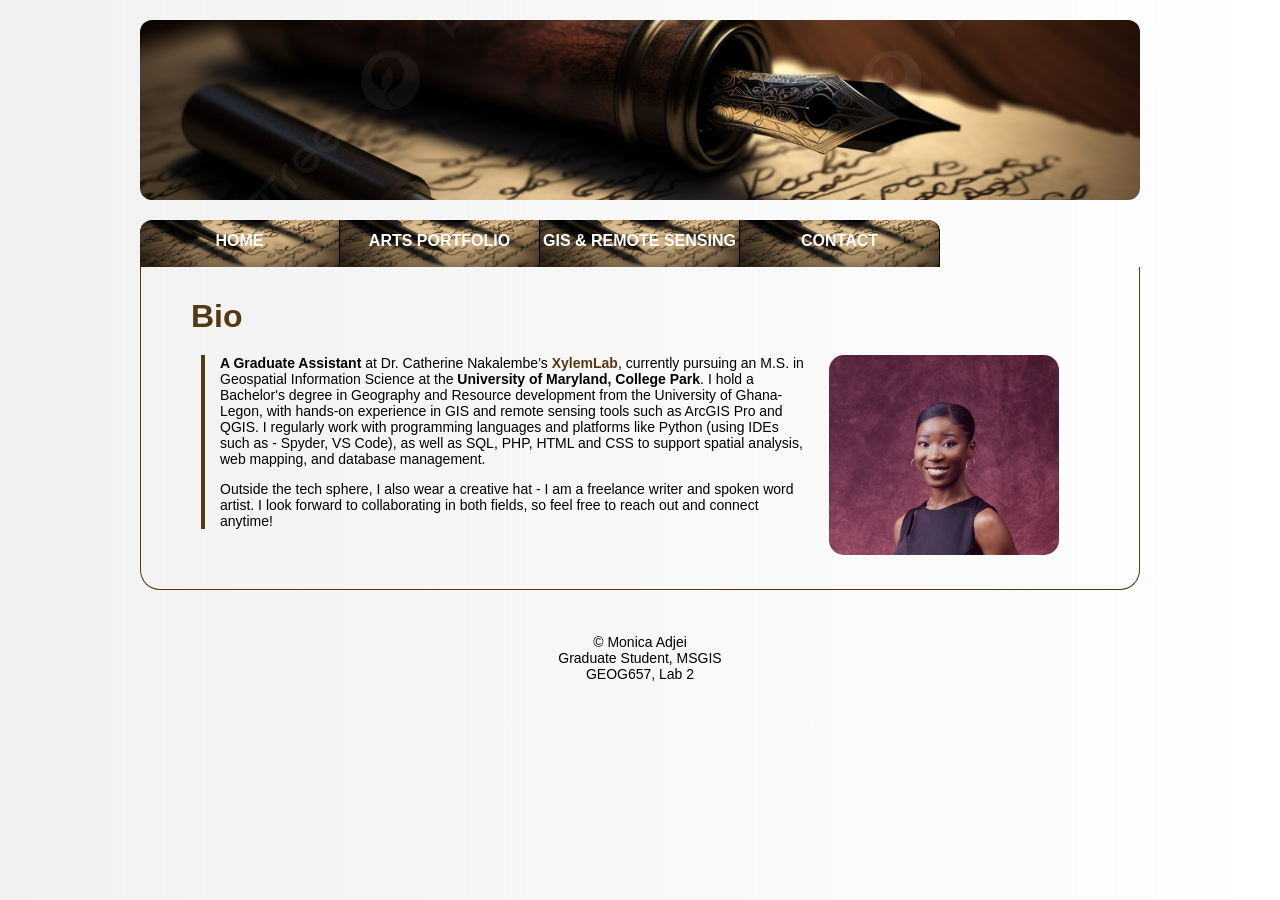
==== index.html @ ddca03f1 "Update index.html" ====
<!DOCTYPE html>
<html>
    <head>
        <title>Bio</title> <!-- The title that appears in the browser tab -->
        <link rel="stylesheet" type="text/css" href="styles.css"> <!--  link the styles file  -->
    </head> <!-- -->

    <body>
        <!-- Main container for the entire page content -->
        <div id="container">
            <div id="header">

            </div>

            <!-- Navigation menu -->
            <div id="nav">
                 <!-- Navigation links to different pages -->
                <a href="index.html">Home</a> <!-- recheck the active sign-->
                <a href="portfolio.html">Arts Portfolio</a>
                <a href="maps.html">GIS & Remote Sensing</a>
                <a href="contact.html">Contact</a>

            </div>

            <!-- Main content area -->
            <div id="content">
                <h1>Bio</h1>
                <blockquote>
                    <img src="images/madj.jpg" alt="Ms. Monica Adjei" width="230" height="200" align="right" class="round" >
                    <p class="description"><strong>A Graduate Assistant</strong> at Dr. Catherine Nakalembe’s <a href="https://www.xylemlab.org/">XylemLab</a>, currently pursuing an M.S. in Geospatial Information Science at the <strong>University of Maryland, College Park</strong>. I hold a Bachelor's degree in Geography and Resource development from the University of Ghana-Legon, with hands-on experience in GIS and remote sensing tools such as ArcGIS Pro and QGIS. I regularly work with programming languages and platforms like Python (using IDEs such as - Spyder, VS Code), as well as SQL, PHP, HTML and CSS to support spatial analysis, web mapping, and database management.</p>
                    <p>Outside the tech sphere, I also wear a creative hat - I am a freelance writer and spoken word artist. I look forward to collaborating in both fields, so feel free to reach out and connect anytime!</p>
                </blockquote>
            </div>
            

            <!-- Footer section -->
            <div id="footer">
                <p>&copy; Monica Adjei<br>Graduate Student, MSGIS<br>GEOG657, Lab 2</p>
            </div>
            
        </div>
    
    </body>


    </html>
---- styles.css ----
body {
    background-image: linear-gradient(to right, #f2f1f1, rgba(0, 0, 0, 0)), url(https://grainy-gradients.vercel.app/noise.svg);
    font-family: "Source Code Pro", monospace;
    font-family: "Segoe UI", sans-serif;
}

/*container styles*/
#container {
    width: 1000px; /* width of container*/
    margin: 0 auto; /* auto will automatically calculate the left and right margin*/
    
}

/*header styles*/
#header {
    height: 180px;
    margin: 20px 0 0 0;
    background: url(images/pen.jpg);
    background-size: cover;
    background-position: center;
    border-radius: 12px;
}

/*content styles */
#content {
    border-right: 1px solid #543913;
    border-left: 1px solid #543913;
    border-bottom: 1px solid #543913; 
    border-bottom-left-radius: 20px;
    border-bottom-right-radius: 20px;
    padding: 10px 40px;
    height: auto; /* Let height adjust to content */
    overflow: visible;    /* Ensure content is not hidden */
}

#content a {
    color: #543913; 
    text-decoration: none; /* remove underline */
    font-weight: bold;
}

/* Hover effect for links inside #content */
#content a:hover {
    color: #cc0000; /* change to deep red on hover */
    text-decoration: underline; /* underline on hover */
}


/*nav styles*/
#nav {
    width: 1000px;
    overflow: hidden;
    margin-top: 20px;

}

#nav a:first-child {
    border-radius: 12px 0 0 0;
}

#nav a:last-child {
    border-radius: 0 12px 0 0;
}


#nav a{
    width: 199px;
    height: 35px;
    float: left;
    padding: 12px 0 0 0;
    background: url(images/nav1.jpg);
    border-right: 1px outset #543913;
    background-size: cover;
    text-align: center; /* Set the text-align of the link elements to center */
    text-decoration: none; 
    font-weight: bold; 
    text-transform: uppercase;
    color: #ffffff; 
}


#nav a:hover {
  background: url(images/nav_hove.jpg);
}

h1 {
  color: #543913;            
  margin-bottom: 0.5px;     
  padding-left: 10px;
}

h2 {
  color: #543913;            
  margin-bottom: 0.5px;     
  padding-left: 10px;
  border-left: 4px solid #543913;
}


em {
  color: #543913;       
  font-size: 10pt;
  font-weight: bold;
}

/* Blockquote */
blockquote {
  font-size: 14px;
  margin-left: 20px;
  border-left: 4px solid #543913; /* Purple left border for emphasis */
  padding-left: 15px;
  margin-top: 20px;
  margin-bottom: 50px;
}

/*image styles*/
.round {
    border-radius: 15px;
    margin-left: 20px;
    margin-bottom: 20px;
}


/* Description text */
.portfolio-item p {
  margin-top: 10px;
  margin-bottom: 10px;
  font-size: 14px;
}


/* Style each video-description block */
.portfolio-item {
  display: inline-block;           /* allows inline layout */
  margin: 10px;
  width: 280px;
  height: 250px;
  vertical-align: top;
  text-align: center;
}

/* Style the video element */
.portfolio-item video {
  width: 100%;
  height: 100%;                    /* Make video fill the entire .portfolio-item */
  object-fit: cover;              /* Maintain aspect ratio and fill container */
  border-radius: 12px;            /* rounded corners */
  box-shadow: 0 4px 10px rgba(0,0,0,0.15); /* subtle shadow */
  transition: transform 0.3s ease;
}


.portfolio-item video:hover {
  transform: scale(1.03);
}

.div1 {
    padding-bottom: 70px;
}

.poems {
    border-radius: 15px;
    display: inline-block;           /* allows inline layout */
    margin: 15px;
}


/*table styles*/
table {
    width: 100%;
    border: 1px solid #543913;  /* Adds a solid black border around the whole table */
    border-radius: 15px;
    background: rgba(255, 255, 255, 0.2);
    padding: 20px 30px;
}

table th {
    font-weight: 500;
    text-align: left;
    padding-bottom: 10px;
}

table tr{
    font-size: 14px;
    font-weight: 300;
}

.grey {
    background-color: #b9ad9d;
    line-height: 1.4; /* line spacing */
    
}

dt {
  font-style: italic;
  font-size: 12pt;
  color: #333333;
  margin-top: 10px;
}


dd {
  font-style: italic;
  font-size: 10pt;
  color: #543913;
  margin-left: 20px;
  margin-bottom: 10px;
}

.maps {
    margin-bottom: 20px; 
    padding: 20px;
    
}

.map {
	height:500px;
	width:100%;
    padding-bottom: 20px;
}

#mail img {
    width: 5%;
    margin-top: 20px;
    
}

/*footer styles*/
#footer {
    text-align: center;
    font-size: 14px;
    padding: 20px;
    margin-top: 10px;
}
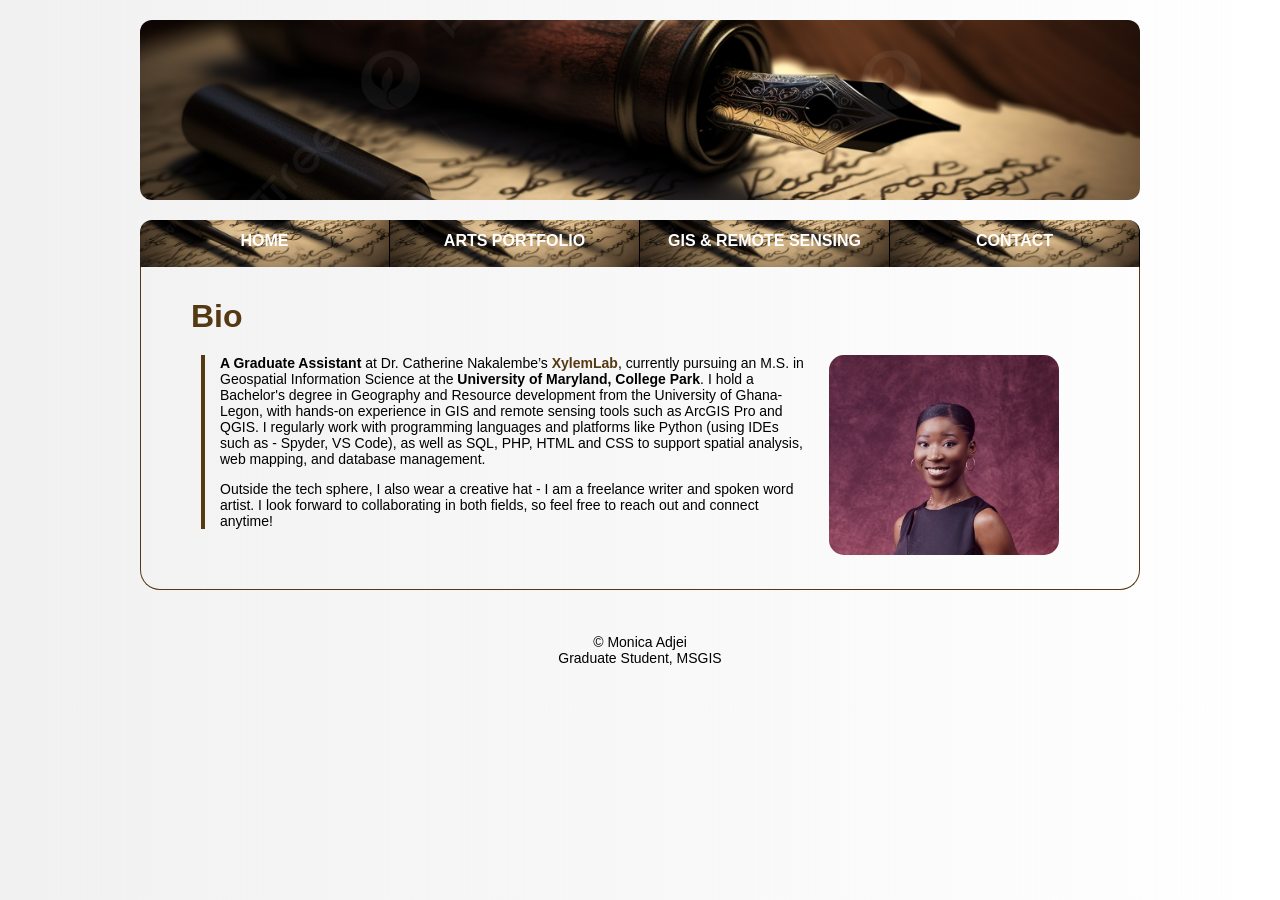
==== commit 311c2ca5: "Update index.html" ====
--- a/index.html
+++ b/index.html
@@ -35,7 +35,7 @@
 
             <!-- Footer section -->
             <div id="footer">
-                <p>&copy; Monica Adjei<br>Graduate Student, MSGIS<br>GEOG657, Lab 2</p>
+                <p>&copy; Monica Adjei<br>Graduate Student, MSGIS</p>
             </div>
             
         </div>
@@ -45,3 +45,4 @@
 
     </html>
 
+
--- a/styles.css
+++ b/styles.css
@@ -64,7 +64,7 @@
 
 
 #nav a{
-    width: 199px;
+    width: 249px;
     height: 35px;
     float: left;
     padding: 12px 0 0 0;
@@ -234,3 +234,11 @@
 }
 
 
+
+
+
+
+
+
+
+
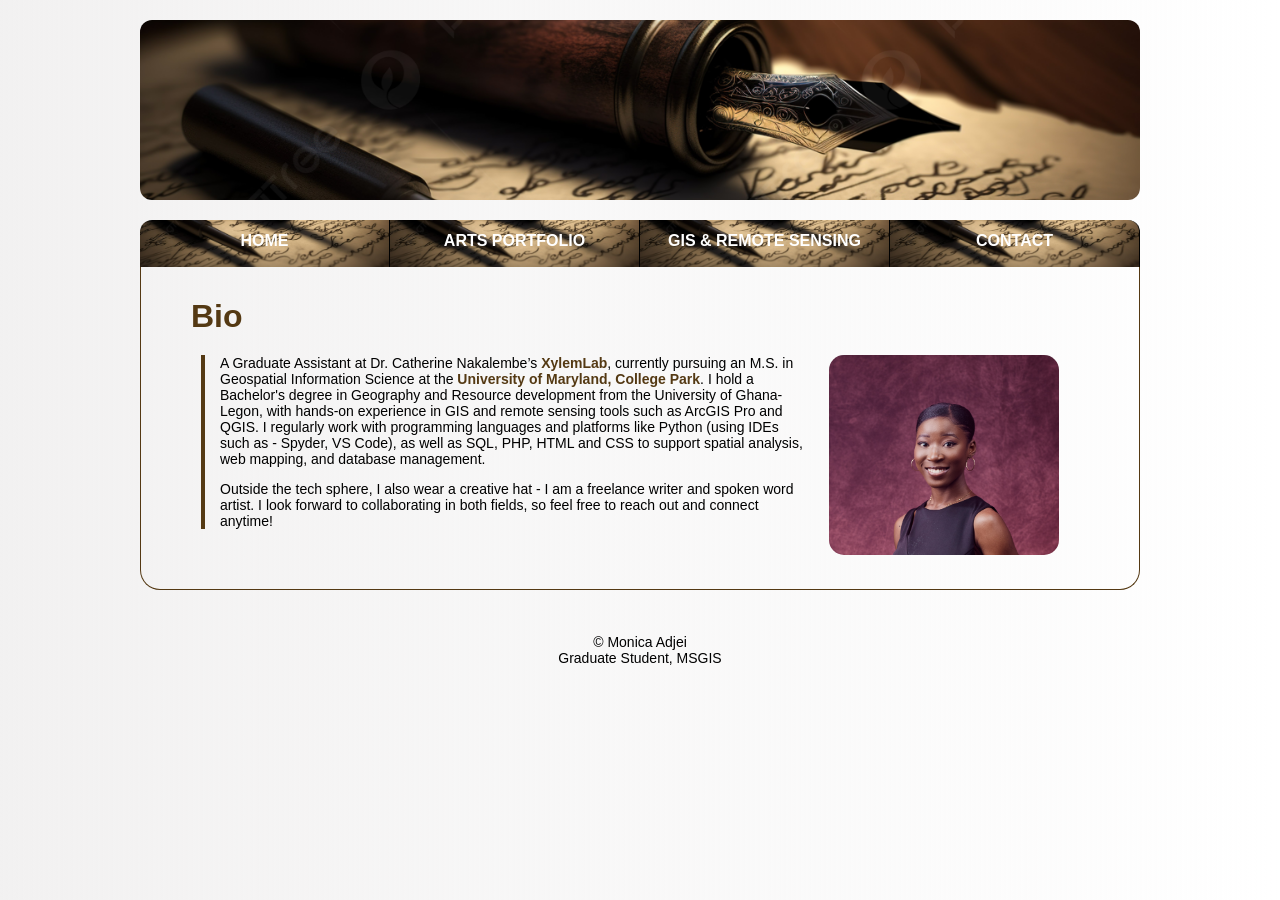
==== commit 82dafe64: "Update index.html" ====
--- a/index.html
+++ b/index.html
@@ -1,9 +1,12 @@
 <!DOCTYPE html>
-<html>
+<html lang="en">
     <head>
-        <title>Bio</title> <!-- The title that appears in the browser tab -->
+        <meta charset="UTF-8">
+        <meta name="viewport" content="width=device-width,initial-scale=1">
+        <title>Portfolio</title> <!-- The title that appears in the browser tab -->
         <link rel="stylesheet" type="text/css" href="styles.css"> <!--  link the styles file  -->
     </head> <!-- -->
+
 
     <body>
         <!-- Main container for the entire page content -->
@@ -27,7 +30,7 @@
                 <h1>Bio</h1>
                 <blockquote>
                     <img src="images/madj.jpg" alt="Ms. Monica Adjei" width="230" height="200" align="right" class="round" >
-                    <p class="description"><strong>A Graduate Assistant</strong> at Dr. Catherine Nakalembe’s <a href="https://www.xylemlab.org/">XylemLab</a>, currently pursuing an M.S. in Geospatial Information Science at the <strong>University of Maryland, College Park</strong>. I hold a Bachelor's degree in Geography and Resource development from the University of Ghana-Legon, with hands-on experience in GIS and remote sensing tools such as ArcGIS Pro and QGIS. I regularly work with programming languages and platforms like Python (using IDEs such as - Spyder, VS Code), as well as SQL, PHP, HTML and CSS to support spatial analysis, web mapping, and database management.</p>
+                    <p class="description">A Graduate Assistant at Dr. Catherine Nakalembe’s <a href="https://www.xylemlab.org/">XylemLab</a>, currently pursuing an M.S. in Geospatial Information Science at the <strong><a href="https://umd.edu/">University of Maryland, College Park</a></strong>. I hold a Bachelor's degree in Geography and Resource development from the University of Ghana-Legon, with hands-on experience in GIS and remote sensing tools such as ArcGIS Pro and QGIS. I regularly work with programming languages and platforms like Python (using IDEs such as - Spyder, VS Code), as well as SQL, PHP, HTML and CSS to support spatial analysis, web mapping, and database management.</p>
                     <p>Outside the tech sphere, I also wear a creative hat - I am a freelance writer and spoken word artist. I look forward to collaborating in both fields, so feel free to reach out and connect anytime!</p>
                 </blockquote>
             </div>
@@ -46,3 +49,5 @@
     </html>
 
 
+
+
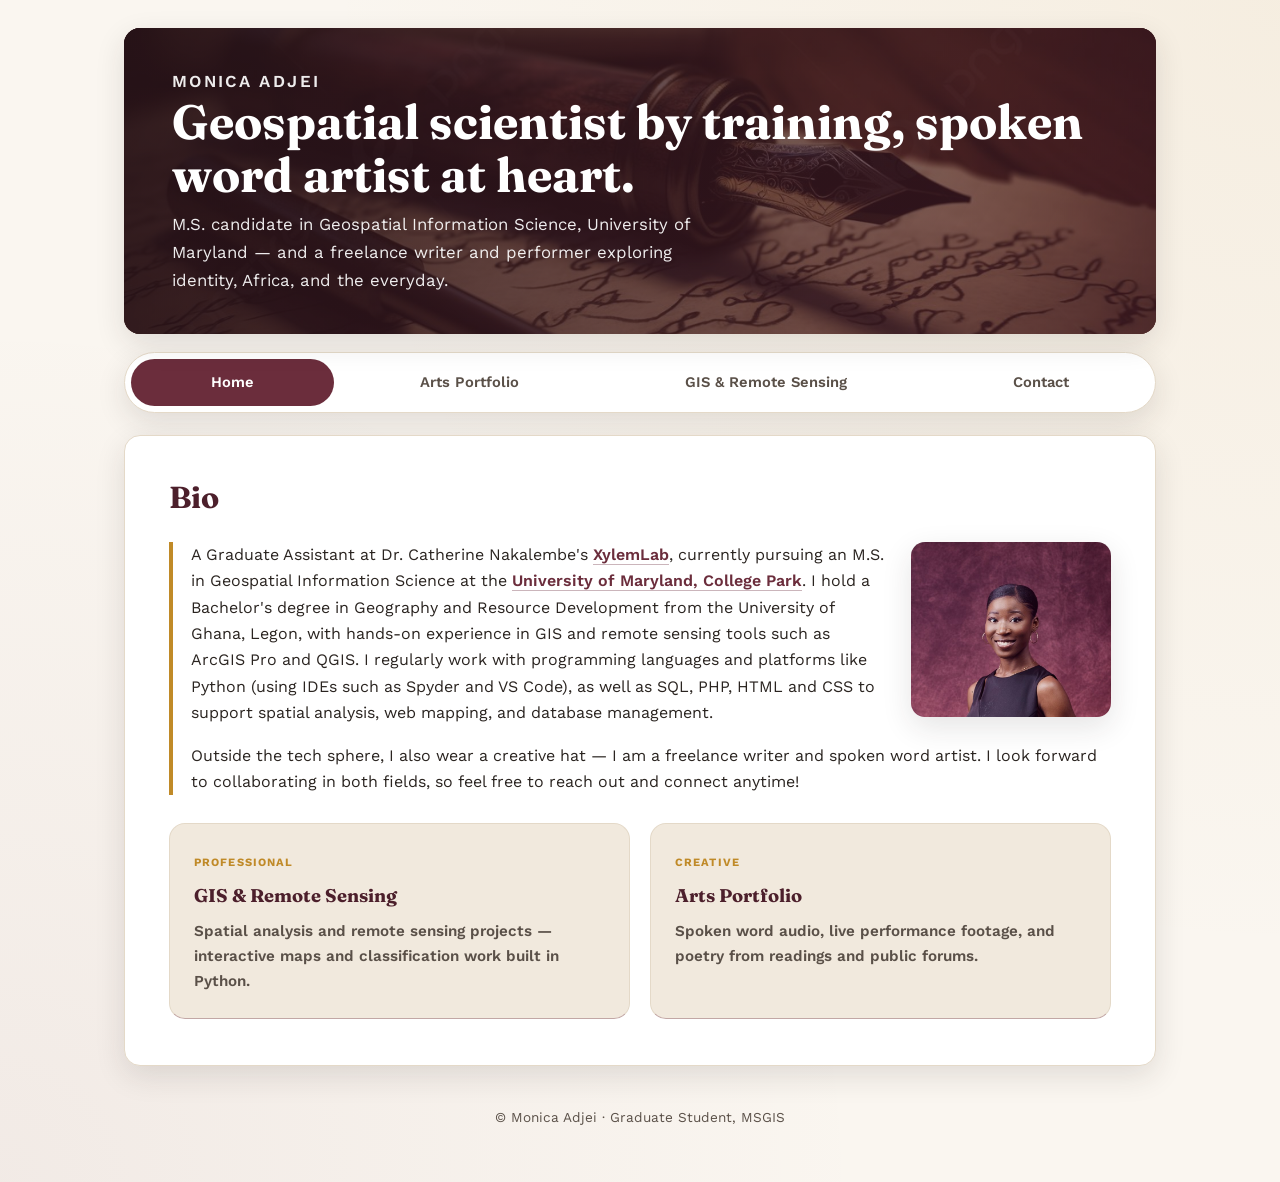
==== commit f0d91027: "Rebuild site: professional + arts portfolio redesign Redesign the full site with a cohesive, respons" ====
--- a/index.html
+++ b/index.html
@@ -1,53 +1,61 @@
-<!DOCTYPE html>
-<html lang="en">
-    <head>
-        <meta charset="UTF-8">
-        <meta name="viewport" content="width=device-width,initial-scale=1">
-        <title>Portfolio</title> <!-- The title that appears in the browser tab -->
-        <link rel="stylesheet" type="text/css" href="styles.css"> <!--  link the styles file  -->
-    </head> <!-- -->
-
-
-    <body>
-        <!-- Main container for the entire page content -->
-        <div id="container">
-            <div id="header">
-
-            </div>
-
-            <!-- Navigation menu -->
-            <div id="nav">
-                 <!-- Navigation links to different pages -->
-                <a href="index.html">Home</a> <!-- recheck the active sign-->
-                <a href="portfolio.html">Arts Portfolio</a>
-                <a href="maps.html">GIS & Remote Sensing</a>
-                <a href="contact.html">Contact</a>
-
-            </div>
-
-            <!-- Main content area -->
-            <div id="content">
-                <h1>Bio</h1>
-                <blockquote>
-                    <img src="images/madj.jpg" alt="Ms. Monica Adjei" width="230" height="200" align="right" class="round" >
-                    <p class="description">A Graduate Assistant at Dr. Catherine Nakalembe’s <a href="https://www.xylemlab.org/">XylemLab</a>, currently pursuing an M.S. in Geospatial Information Science at the <strong><a href="https://umd.edu/">University of Maryland, College Park</a></strong>. I hold a Bachelor's degree in Geography and Resource development from the University of Ghana-Legon, with hands-on experience in GIS and remote sensing tools such as ArcGIS Pro and QGIS. I regularly work with programming languages and platforms like Python (using IDEs such as - Spyder, VS Code), as well as SQL, PHP, HTML and CSS to support spatial analysis, web mapping, and database management.</p>
-                    <p>Outside the tech sphere, I also wear a creative hat - I am a freelance writer and spoken word artist. I look forward to collaborating in both fields, so feel free to reach out and connect anytime!</p>
-                </blockquote>
-            </div>
-            
-
-            <!-- Footer section -->
-            <div id="footer">
-                <p>&copy; Monica Adjei<br>Graduate Student, MSGIS</p>
-            </div>
-            
-        </div>
-    
-    </body>
-
-
-    </html>
-
-
-
-
+<!DOCTYPE html>
+<html lang="en">
+    <head>
+        <meta charset="UTF-8">
+        <meta name="viewport" content="width=device-width,initial-scale=1">
+        <meta name="description" content="Monica Adjei — Geospatial scientist at the University of Maryland and spoken word artist. Portfolio of GIS/remote sensing work and arts.">
+        <title>Monica Adjei — Geospatial Scientist &amp; Spoken Word Artist</title>
+        <link rel="preconnect" href="https://fonts.googleapis.com">
+        <link rel="preconnect" href="https://fonts.gstatic.com" crossorigin>
+        <link href="https://fonts.googleapis.com/css2?family=Fraunces:ital,opsz,wght@0,9..144,400;0,9..144,600;1,9..144,500&family=Work+Sans:wght@400;500;600;700&display=swap" rel="stylesheet">
+        <link rel="stylesheet" type="text/css" href="styles.css">
+    </head>
+
+    <body>
+        <a class="skip-link" href="#content">Skip to content</a>
+        <div id="container">
+            <div id="header">
+                <div class="hero">
+                    <div>
+                        <p class="hero-eyebrow">Monica Adjei</p>
+                        <h1>Geospatial scientist by training, spoken word artist at heart.</h1>
+                        <p>M.S. candidate in Geospatial Information Science, University of Maryland — and a freelance writer and performer exploring identity, Africa, and the everyday.</p>
+                    </div>
+                </div>
+            </div>
+
+            <div id="nav">
+                <a href="index.html" class="active" aria-current="page">Home</a>
+                <a href="portfolio.html">Arts Portfolio</a>
+                <a href="maps.html">GIS &amp; Remote Sensing</a>
+                <a href="contact.html">Contact</a>
+            </div>
+
+            <div id="content">
+                <h1>Bio</h1>
+                <blockquote>
+                    <img src="images/madj.jpg" alt="Ms. Monica Adjei" width="200" height="auto" align="right" class="round">
+                    <p class="description">A Graduate Assistant at Dr. Catherine Nakalembe's <a href="https://www.xylemlab.org/">XylemLab</a>, currently pursuing an M.S. in Geospatial Information Science at the <strong><a href="https://umd.edu/">University of Maryland, College Park</a></strong>. I hold a Bachelor's degree in Geography and Resource Development from the University of Ghana, Legon, with hands-on experience in GIS and remote sensing tools such as ArcGIS Pro and QGIS. I regularly work with programming languages and platforms like Python (using IDEs such as Spyder and VS Code), as well as SQL, PHP, HTML and CSS to support spatial analysis, web mapping, and database management.</p>
+                    <p>Outside the tech sphere, I also wear a creative hat — I am a freelance writer and spoken word artist. I look forward to collaborating in both fields, so feel free to reach out and connect anytime!</p>
+                </blockquote>
+
+                <div class="path-grid">
+                    <a class="path-card" href="maps.html">
+                        <span class="tag">Professional</span>
+                        <h3>GIS &amp; Remote Sensing</h3>
+                        <p>Spatial analysis and remote sensing projects — interactive maps and classification work built in Python.</p>
+                    </a>
+                    <a class="path-card" href="portfolio.html">
+                        <span class="tag">Creative</span>
+                        <h3>Arts Portfolio</h3>
+                        <p>Spoken word audio, live performance footage, and poetry from readings and public forums.</p>
+                    </a>
+                </div>
+            </div>
+
+            <div id="footer">
+                <p>&copy; Monica Adjei &middot; Graduate Student, MSGIS</p>
+            </div>
+        </div>
+    </body>
+</html>
--- a/styles.css
+++ b/styles.css
@@ -1,244 +1,497 @@
-body {
-    background-image: linear-gradient(to right, #f2f1f1, rgba(0, 0, 0, 0)), url(https://grainy-gradients.vercel.app/noise.svg);
-    font-family: "Source Code Pro", monospace;
-    font-family: "Segoe UI", sans-serif;
-}
-
-/*container styles*/
-#container {
-    width: 1000px; /* width of container*/
-    margin: 0 auto; /* auto will automatically calculate the left and right margin*/
-    
-}
-
-/*header styles*/
-#header {
-    height: 180px;
-    margin: 20px 0 0 0;
-    background: url(images/pen.jpg);
-    background-size: cover;
-    background-position: center;
-    border-radius: 12px;
-}
-
-/*content styles */
-#content {
-    border-right: 1px solid #543913;
-    border-left: 1px solid #543913;
-    border-bottom: 1px solid #543913; 
-    border-bottom-left-radius: 20px;
-    border-bottom-right-radius: 20px;
-    padding: 10px 40px;
-    height: auto; /* Let height adjust to content */
-    overflow: visible;    /* Ensure content is not hidden */
-}
-
-#content a {
-    color: #543913; 
-    text-decoration: none; /* remove underline */
-    font-weight: bold;
-}
-
-/* Hover effect for links inside #content */
-#content a:hover {
-    color: #cc0000; /* change to deep red on hover */
-    text-decoration: underline; /* underline on hover */
-}
-
-
-/*nav styles*/
-#nav {
-    width: 1000px;
-    overflow: hidden;
-    margin-top: 20px;
-
-}
-
-#nav a:first-child {
-    border-radius: 12px 0 0 0;
-}
-
-#nav a:last-child {
-    border-radius: 0 12px 0 0;
-}
-
-
-#nav a{
-    width: 249px;
-    height: 35px;
-    float: left;
-    padding: 12px 0 0 0;
-    background: url(images/nav1.jpg);
-    border-right: 1px outset #543913;
-    background-size: cover;
-    text-align: center; /* Set the text-align of the link elements to center */
-    text-decoration: none; 
-    font-weight: bold; 
-    text-transform: uppercase;
-    color: #ffffff; 
-}
-
-
-#nav a:hover {
-  background: url(images/nav_hove.jpg);
-}
-
-h1 {
-  color: #543913;            
-  margin-bottom: 0.5px;     
-  padding-left: 10px;
-}
-
-h2 {
-  color: #543913;            
-  margin-bottom: 0.5px;     
-  padding-left: 10px;
-  border-left: 4px solid #543913;
-}
-
-
-em {
-  color: #543913;       
-  font-size: 10pt;
-  font-weight: bold;
-}
-
-/* Blockquote */
-blockquote {
-  font-size: 14px;
-  margin-left: 20px;
-  border-left: 4px solid #543913; /* Purple left border for emphasis */
-  padding-left: 15px;
-  margin-top: 20px;
-  margin-bottom: 50px;
-}
-
-/*image styles*/
-.round {
-    border-radius: 15px;
-    margin-left: 20px;
-    margin-bottom: 20px;
-}
-
-
-/* Description text */
-.portfolio-item p {
-  margin-top: 10px;
-  margin-bottom: 10px;
-  font-size: 14px;
-}
-
-
-/* Style each video-description block */
-.portfolio-item {
-  display: inline-block;           /* allows inline layout */
-  margin: 10px;
-  width: 280px;
-  height: 250px;
-  vertical-align: top;
-  text-align: center;
-}
-
-/* Style the video element */
-.portfolio-item video {
-  width: 100%;
-  height: 100%;                    /* Make video fill the entire .portfolio-item */
-  object-fit: cover;              /* Maintain aspect ratio and fill container */
-  border-radius: 12px;            /* rounded corners */
-  box-shadow: 0 4px 10px rgba(0,0,0,0.15); /* subtle shadow */
-  transition: transform 0.3s ease;
-}
-
-
-.portfolio-item video:hover {
-  transform: scale(1.03);
-}
-
-.div1 {
-    padding-bottom: 70px;
-}
-
-.poems {
-    border-radius: 15px;
-    display: inline-block;           /* allows inline layout */
-    margin: 15px;
-}
-
-
-/*table styles*/
-table {
-    width: 100%;
-    border: 1px solid #543913;  /* Adds a solid black border around the whole table */
-    border-radius: 15px;
-    background: rgba(255, 255, 255, 0.2);
-    padding: 20px 30px;
-}
-
-table th {
-    font-weight: 500;
-    text-align: left;
-    padding-bottom: 10px;
-}
-
-table tr{
-    font-size: 14px;
-    font-weight: 300;
-}
-
-.grey {
-    background-color: #b9ad9d;
-    line-height: 1.4; /* line spacing */
-    
-}
-
-dt {
-  font-style: italic;
-  font-size: 12pt;
-  color: #333333;
-  margin-top: 10px;
-}
-
-
-dd {
-  font-style: italic;
-  font-size: 10pt;
-  color: #543913;
-  margin-left: 20px;
-  margin-bottom: 10px;
-}
-
-.maps {
-    margin-bottom: 20px; 
-    padding: 20px;
-    
-}
-
-.map {
-	height:500px;
-	width:100%;
-    padding-bottom: 20px;
-}
-
-#mail img {
-    width: 5%;
-    margin-top: 20px;
-    
-}
-
-/*footer styles*/
-#footer {
-    text-align: center;
-    font-size: 14px;
-    padding: 20px;
-    margin-top: 10px;
-}
-
-
-
-
-
-
-
-
-
-
+/* ============================================
+   Monica Adjei — Portfolio
+   Design tokens
+   ============================================ */
+:root {
+  --ink: #2a2420;
+  --ink-soft: #5a5048;
+  --cream: #faf6f0;
+  --cream-deep: #f1e9dd;
+  --brand: #6b2d3c;       /* deep burgundy — professional + creative */
+  --brand-dark: #4c1f2b;
+  --accent: #c08a28;      /* warm gold accent */
+  --line: #e4d9c8;
+  --shadow: 0 10px 30px rgba(42, 36, 32, 0.12);
+  --radius: 16px;
+  --max: 1080px;
+  --serif: "Fraunces", Georgia, "Times New Roman", serif;
+  --sans: "Work Sans", "Segoe UI", sans-serif;
+}
+
+* { box-sizing: border-box; }
+
+html { scroll-behavior: smooth; }
+
+body {
+  margin: 0;
+  background-color: var(--cream);
+  background-image:
+    radial-gradient(circle at top right, rgba(192, 138, 40, 0.08), transparent 55%),
+    radial-gradient(circle at bottom left, rgba(107, 45, 60, 0.06), transparent 50%);
+  color: var(--ink);
+  font-family: var(--sans);
+  line-height: 1.65;
+  -webkit-font-smoothing: antialiased;
+}
+
+img { max-width: 100%; display: block; }
+
+a { color: var(--brand); }
+
+/* ============================================
+   Layout shell
+   ============================================ */
+#container {
+  width: 100%;
+  max-width: var(--max);
+  margin: 0 auto;
+  padding: 0 24px;
+}
+
+/* Skip link for accessibility */
+.skip-link {
+  position: absolute;
+  left: -999px;
+  top: 0;
+}
+.skip-link:focus {
+  left: 10px;
+  z-index: 999;
+  background: var(--cream);
+  padding: 6px 12px;
+  border-radius: 8px;
+}
+
+/* ============================================
+   Header / Hero
+   ============================================ */
+#header {
+  margin-top: 28px;
+  border-radius: var(--radius);
+  overflow: hidden;
+  box-shadow: var(--shadow);
+  position: relative;
+  background: linear-gradient(135deg, var(--brand-dark), var(--brand));
+}
+
+.hero {
+  position: relative;
+  min-height: 280px;
+  display: flex;
+  align-items: center;
+  background-image:
+    linear-gradient(120deg, rgba(42, 20, 26, 0.86), rgba(76, 31, 43, 0.65)),
+    url("images/pen.jpg");
+  background-size: cover;
+  background-position: center;
+  padding: 40px 48px;
+  color: #fff;
+}
+
+.hero-eyebrow {
+  text-transform: uppercase;
+  letter-spacing: 0.14em;
+  font-size: 0.72rem;
+  color: var(--accent);
+  font-weight: 600;
+  margin: 0 0 10px;
+}
+
+.hero h1 {
+  font-family: var(--serif);
+  font-size: clamp(2rem, 4.2vw, 3rem);
+  margin: 0 0 10px;
+  color: #fff;
+  line-height: 1.1;
+}
+
+.hero p {
+  margin: 0;
+  max-width: 540px;
+  font-size: 1.05rem;
+  color: rgba(255, 255, 255, 0.92);
+}
+
+/* ============================================
+   Navigation
+   ============================================ */
+#nav {
+  display: flex;
+  flex-wrap: wrap;
+  gap: 6px;
+  margin-top: 18px;
+  padding: 6px;
+  background: #fff;
+  border: 1px solid var(--line);
+  border-radius: 999px;
+  box-shadow: var(--shadow);
+}
+
+#nav a {
+  flex: 1 1 auto;
+  text-align: center;
+  padding: 11px 18px;
+  border-radius: 999px;
+  text-decoration: none;
+  font-weight: 600;
+  font-size: 0.92rem;
+  color: var(--ink-soft);
+  transition: background 0.2s ease, color 0.2s ease;
+  white-space: nowrap;
+}
+
+#nav a:hover {
+  background: var(--cream-deep);
+  color: var(--brand-dark);
+}
+
+#nav a.active {
+  background: var(--brand);
+  color: #fff;
+}
+
+/* ============================================
+   Content
+   ============================================ */
+#content {
+  background: #fff;
+  border: 1px solid var(--line);
+  border-radius: var(--radius);
+  padding: 36px 44px;
+  margin-top: 22px;
+  box-shadow: var(--shadow);
+}
+
+#content a {
+  color: var(--brand);
+  font-weight: 600;
+  text-decoration: none;
+  border-bottom: 1px solid rgba(107, 45, 60, 0.35);
+}
+
+#content a:hover {
+  color: var(--brand-dark);
+  border-bottom-color: var(--brand-dark);
+}
+
+h1, h2, h3 {
+  font-family: var(--serif);
+  color: var(--brand-dark);
+}
+
+h1 { font-size: 1.9rem; margin: 0 0 14px; }
+
+h2 {
+  font-size: 1.5rem;
+  margin: 0 0 6px;
+  padding-left: 14px;
+  border-left: 4px solid var(--accent);
+}
+
+h3 { font-size: 1.15rem; }
+
+.section-intro {
+  color: var(--ink-soft);
+  max-width: 680px;
+  margin: 10px 0 26px;
+}
+
+.lede {
+  font-family: var(--serif);
+  font-size: 1.2rem;
+  color: var(--ink);
+  max-width: 700px;
+}
+
+em { color: var(--brand); font-style: italic; }
+
+blockquote {
+  font-size: 1rem;
+  margin: 20px 0 10px;
+  border-left: 4px solid var(--accent);
+  padding-left: 18px;
+}
+
+.round {
+  border-radius: 14px;
+  margin: 0 0 16px 24px;
+  box-shadow: var(--shadow);
+}
+
+/* ============================================
+   Dual-path teaser cards (home page)
+   ============================================ */
+.path-grid {
+  display: grid;
+  grid-template-columns: repeat(2, 1fr);
+  gap: 20px;
+  margin: 28px 0 10px;
+}
+
+.path-card {
+  display: block;
+  padding: 24px;
+  border-radius: var(--radius);
+  background: var(--cream-deep);
+  border: 1px solid var(--line);
+  text-decoration: none;
+  transition: transform 0.2s ease, box-shadow 0.2s ease;
+}
+
+.path-card:hover {
+  transform: translateY(-4px);
+  box-shadow: var(--shadow);
+}
+
+.path-card .tag {
+  display: inline-block;
+  font-size: 0.7rem;
+  text-transform: uppercase;
+  letter-spacing: 0.1em;
+  font-weight: 700;
+  color: var(--accent);
+  margin-bottom: 8px;
+}
+
+.path-card h3 {
+  margin: 0 0 8px;
+  color: var(--brand-dark);
+}
+
+.path-card p {
+  margin: 0;
+  color: var(--ink-soft);
+  font-size: 0.95rem;
+}
+
+/* ============================================
+   Section blocks / portfolio groups
+   ============================================ */
+.section-block {
+  padding-bottom: 46px;
+  margin-bottom: 46px;
+  border-bottom: 1px solid var(--line);
+}
+
+.section-block:last-child {
+  border-bottom: none;
+  margin-bottom: 0;
+  padding-bottom: 0;
+}
+
+/* Event video cards */
+.video-grid {
+  display: flex;
+  flex-wrap: wrap;
+  gap: 20px;
+}
+
+.portfolio-item {
+  width: 280px;
+  text-align: left;
+}
+
+.portfolio-item video {
+  width: 100%;
+  aspect-ratio: 4 / 3;
+  object-fit: cover;
+  border-radius: 12px;
+  box-shadow: var(--shadow);
+  background: #000;
+  transition: transform 0.3s ease;
+}
+
+.portfolio-item video:hover { transform: scale(1.02); }
+
+.portfolio-item p {
+  margin: 10px 0 0;
+  font-size: 0.9rem;
+  color: var(--ink-soft);
+}
+
+/* Audio / spoken word tracks */
+.track-list {
+  display: grid;
+  gap: 14px;
+}
+
+.track {
+  display: grid;
+  grid-template-columns: 1fr;
+  gap: 8px;
+  padding: 16px 18px;
+  background: var(--cream-deep);
+  border: 1px solid var(--line);
+  border-radius: 12px;
+}
+
+.track h4 {
+  margin: 0;
+  font-family: var(--serif);
+  font-size: 1.05rem;
+  color: var(--brand-dark);
+}
+
+.track span {
+  font-size: 0.82rem;
+  color: var(--ink-soft);
+}
+
+.track audio { width: 100%; }
+
+/* Photo galleries + lightbox */
+.gallery {
+  display: grid;
+  grid-template-columns: repeat(auto-fill, minmax(150px, 1fr));
+  gap: 10px;
+}
+
+.gallery a {
+  display: block;
+  border-radius: 10px;
+  overflow: hidden;
+  box-shadow: var(--shadow);
+  border: none !important;
+}
+
+.gallery img {
+  width: 100%;
+  height: 150px;
+  object-fit: cover;
+  transition: transform 0.35s ease;
+}
+
+.gallery a:hover img { transform: scale(1.08); }
+
+.poems .gallery img { height: 190px; object-fit: contain; background: var(--cream-deep); }
+
+#lightbox {
+  position: fixed;
+  inset: 0;
+  background: rgba(20, 15, 14, 0.92);
+  display: none;
+  align-items: center;
+  justify-content: center;
+  z-index: 1000;
+  padding: 30px;
+}
+
+#lightbox.open { display: flex; }
+
+#lightbox img {
+  max-width: min(92vw, 1100px);
+  max-height: 86vh;
+  border-radius: 10px;
+  box-shadow: 0 20px 60px rgba(0,0,0,0.5);
+}
+
+#lightbox .lb-close,
+#lightbox .lb-prev,
+#lightbox .lb-next {
+  position: absolute;
+  background: rgba(255,255,255,0.12);
+  border: 1px solid rgba(255,255,255,0.3);
+  color: #fff;
+  font-size: 1.2rem;
+  width: 44px;
+  height: 44px;
+  border-radius: 50%;
+  cursor: pointer;
+  display: flex;
+  align-items: center;
+  justify-content: center;
+}
+
+#lightbox .lb-close { top: 20px; right: 20px; }
+#lightbox .lb-prev { left: 20px; top: 50%; transform: translateY(-50%); }
+#lightbox .lb-next { right: 20px; top: 50%; transform: translateY(-50%); }
+#lightbox .lb-close:hover,
+#lightbox .lb-prev:hover,
+#lightbox .lb-next:hover { background: rgba(255,255,255,0.25); }
+
+/* ============================================
+   GIS / maps page
+   ============================================ */
+.project-card {
+  margin-bottom: 36px;
+  padding-bottom: 36px;
+  border-bottom: 1px solid var(--line);
+}
+
+.project-card:last-child { border-bottom: none; margin-bottom: 0; padding-bottom: 0; }
+
+.project-card h2 { border-left-color: var(--brand); }
+
+.project-card .meta {
+  font-size: 0.8rem;
+  text-transform: uppercase;
+  letter-spacing: 0.08em;
+  color: var(--accent);
+  font-weight: 700;
+  margin: 0 0 8px;
+  padding-left: 14px;
+}
+
+.map {
+  height: 520px;
+  width: 100%;
+  border: 1px solid var(--line);
+  border-radius: 12px;
+  margin: 14px 0 10px;
+}
+
+.project-card .open-full {
+  font-size: 0.88rem;
+}
+
+/* ============================================
+   Contact
+   ============================================ */
+address {
+  font-style: normal;
+  line-height: 1.9;
+}
+
+#mail img {
+  width: 26px;
+  margin-top: 16px;
+  vertical-align: middle;
+}
+
+.contact-links {
+  display: flex;
+  gap: 14px;
+  margin-top: 18px;
+  flex-wrap: wrap;
+}
+
+.contact-links a {
+  padding: 10px 18px;
+  border-radius: 999px;
+  background: var(--cream-deep);
+  font-weight: 600;
+  font-size: 0.9rem;
+  border: 1px solid var(--line) !important;
+}
+
+/* ============================================
+   Footer
+   ============================================ */
+#footer {
+  text-align: center;
+  font-size: 0.85rem;
+  color: var(--ink-soft);
+  padding: 26px 0 40px;
+}
+
+/* ============================================
+   Responsive
+   ============================================ */
+@media (max-width: 700px) {
+  #content { padding: 26px 22px; }
+  .hero { padding: 32px 26px; min-height: 220px; }
+  .path-grid { grid-template-columns: 1fr; }
+  .portfolio-item { width: 100%; }
+  #nav a { font-size: 0.82rem; padding: 10px 10px; }
+  .map { height: 360px; }
+}
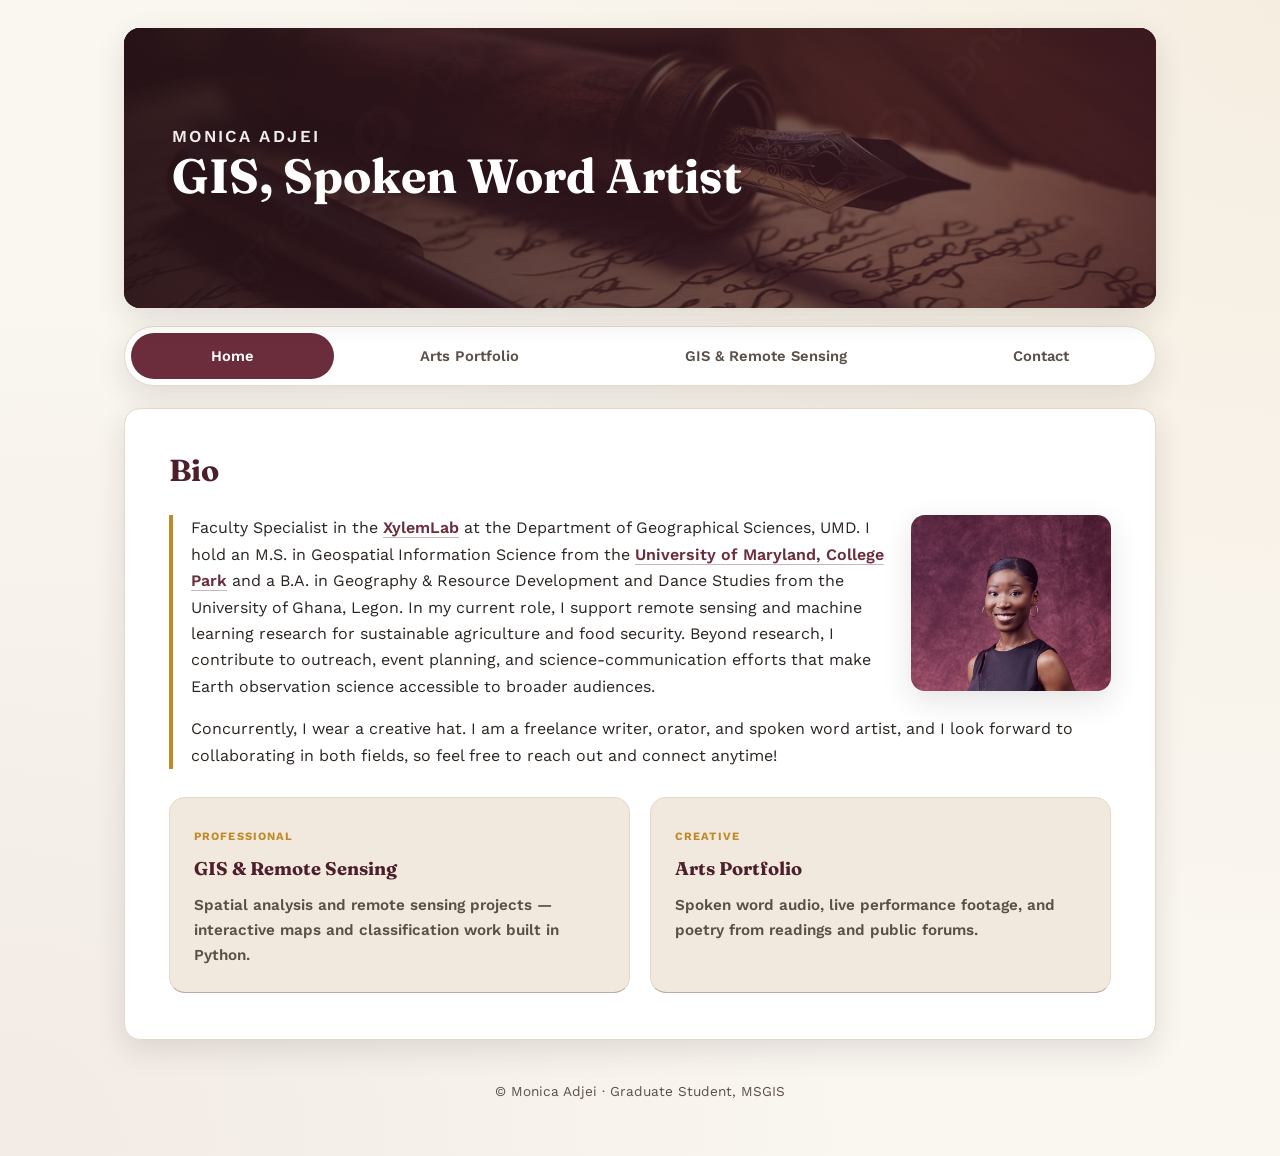
==== commit 4c07bf88: "Fix media playback online, add click-through galleries, deter downloads - Rename images/Audio and im" ====
--- a/index.html
+++ b/index.html
@@ -18,8 +18,8 @@
                 <div class="hero">
                     <div>
                         <p class="hero-eyebrow">Monica Adjei</p>
-                        <h1>Geospatial scientist by training, spoken word artist at heart.</h1>
-                        <p>M.S. candidate in Geospatial Information Science, University of Maryland — and a freelance writer and performer exploring identity, Africa, and the everyday.</p>
+                        <h1>GIS, Spoken Word Artist</h1>
+                        <!-- <p>M.S. candidate in Geospatial Information Science, University of Maryland — and a freelance writer and performer exploring identity, Africa, and the everyday.</p> -->
                     </div>
                 </div>
             </div>
@@ -35,8 +35,12 @@
                 <h1>Bio</h1>
                 <blockquote>
                     <img src="images/madj.jpg" alt="Ms. Monica Adjei" width="200" height="auto" align="right" class="round">
-                    <p class="description">A Graduate Assistant at Dr. Catherine Nakalembe's <a href="https://www.xylemlab.org/">XylemLab</a>, currently pursuing an M.S. in Geospatial Information Science at the <strong><a href="https://umd.edu/">University of Maryland, College Park</a></strong>. I hold a Bachelor's degree in Geography and Resource Development from the University of Ghana, Legon, with hands-on experience in GIS and remote sensing tools such as ArcGIS Pro and QGIS. I regularly work with programming languages and platforms like Python (using IDEs such as Spyder and VS Code), as well as SQL, PHP, HTML and CSS to support spatial analysis, web mapping, and database management.</p>
-                    <p>Outside the tech sphere, I also wear a creative hat — I am a freelance writer and spoken word artist. I look forward to collaborating in both fields, so feel free to reach out and connect anytime!</p>
+                    <p class="description">Faculty Specialist in the <a href="https://www.xylemlab.org/">XylemLab</a> at the Department of Geographical Sciences, UMD. 
+                        I hold an M.S. in Geospatial Information Science from the <strong><a href="https://umd.edu/">University of Maryland, College Park</a></strong>
+                        and a B.A. in Geography & Resource Development and Dance Studies from the University of Ghana, Legon.
+                         In my current role, I support remote sensing and machine learning research for sustainable agriculture and food security. Beyond research, 
+                         I contribute to outreach, event planning, and science-communication efforts that make Earth observation science accessible to broader audiences.</p>
+                    <p>Concurrently, I wear a creative hat. I am a freelance writer, orator, and spoken word artist, and I look forward to collaborating in both fields, so feel free to reach out and connect anytime!</p>
                 </blockquote>
 
                 <div class="path-grid">
--- a/styles.css
+++ b/styles.css
@@ -338,6 +338,63 @@
 }
 
 .track audio { width: 100%; }
+
+/* Gallery cover cards (event/poems entry points) */
+.cover-grid {
+  display: grid;
+  grid-template-columns: repeat(auto-fill, minmax(230px, 1fr));
+  gap: 20px;
+}
+
+.cover-card {
+  display: block;
+  border-radius: var(--radius);
+  overflow: hidden;
+  background: #fff;
+  border: 1px solid var(--line) !important;
+  box-shadow: var(--shadow);
+  text-decoration: none !important;
+  transition: transform 0.2s ease;
+}
+
+.cover-card:hover { transform: translateY(-4px); }
+
+.cover-card .cover-img {
+  height: 170px;
+  overflow: hidden;
+  background: var(--cream-deep);
+}
+
+.cover-card .cover-img img {
+  width: 100%;
+  height: 100%;
+  object-fit: cover;
+  transition: transform 0.35s ease;
+}
+
+.cover-card .cover-img.poems-cover img { object-fit: contain; }
+
+.cover-card:hover .cover-img img { transform: scale(1.06); }
+
+.cover-card .cover-body { padding: 14px 18px 18px; }
+
+.cover-card h3 {
+  margin: 0 0 4px;
+  font-size: 1.05rem;
+  color: var(--brand-dark);
+}
+
+.cover-card .cover-body span {
+  font-size: 0.82rem;
+  color: var(--ink-soft);
+}
+
+.back-link {
+  display: inline-block;
+  margin-bottom: 4px;
+  font-weight: 600;
+  font-size: 0.9rem;
+}
 
 /* Photo galleries + lightbox */
 .gallery {
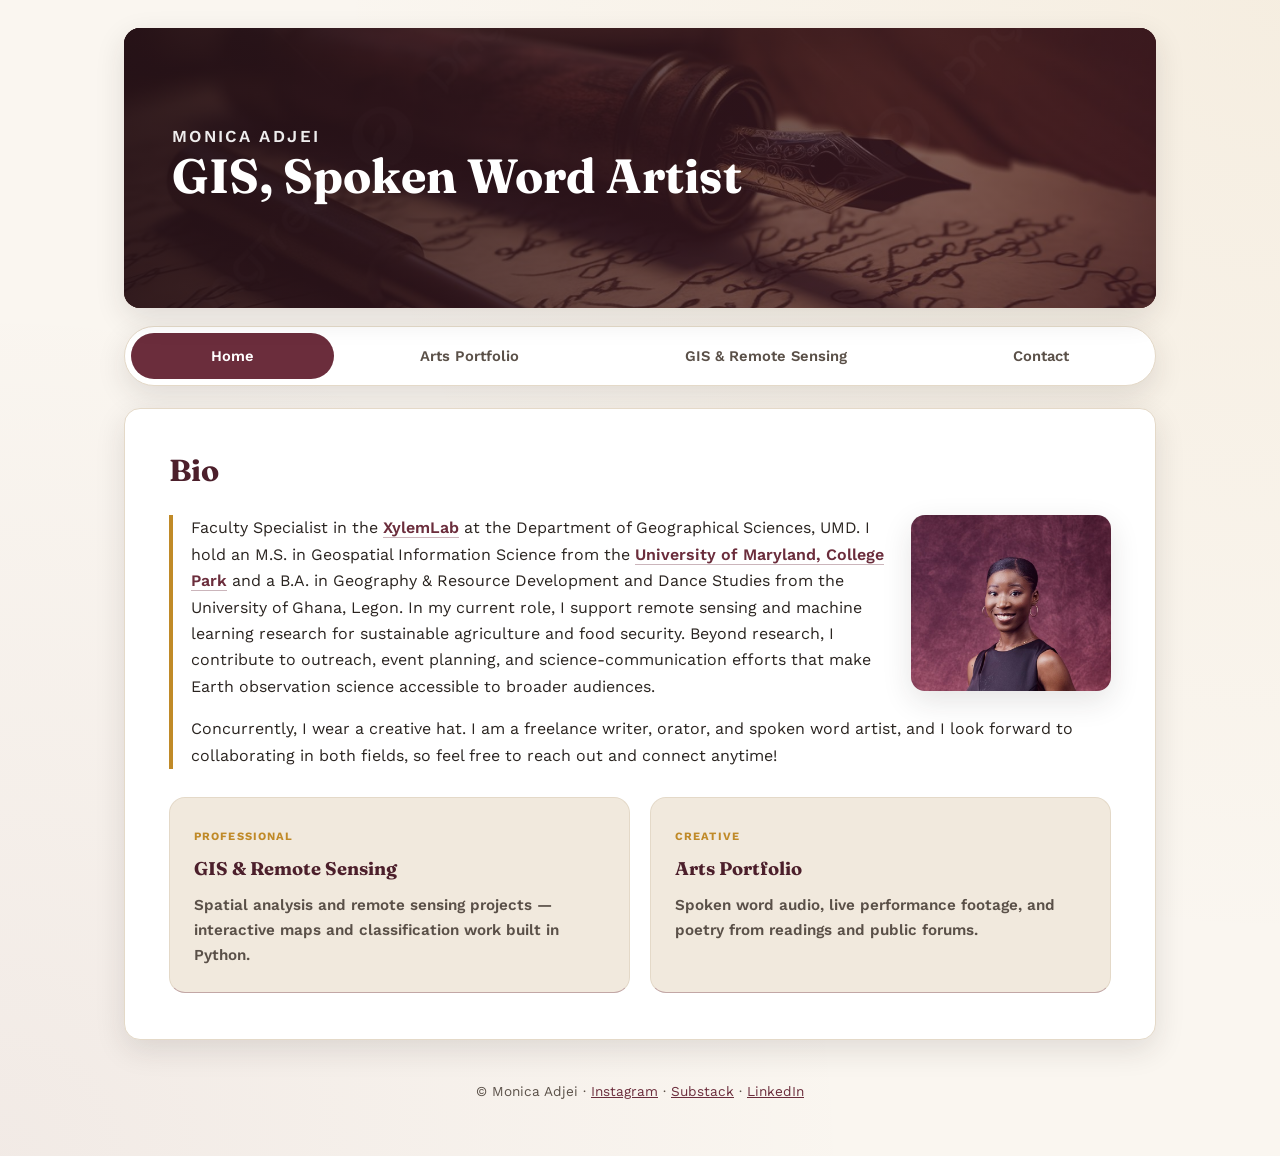
==== commit be458f06: "Two-up spoken word tracks, footer social links - Spoken Word tracks back to two per row (one column " ====
--- a/index.html
+++ b/index.html
@@ -58,7 +58,7 @@
             </div>
 
             <div id="footer">
-                <p>&copy; Monica Adjei &middot; Graduate Student, MSGIS</p>
+                <p>&copy; Monica Adjei &middot; <a href="https://www.instagram.com/monte.600?utm_source=qr&amp;vrfl=MXhod2U4aTdjN3VsYw%3D%3D" target="_blank" rel="noopener">Instagram</a> &middot; <a href="https://substack.com/@monicaadjei" target="_blank" rel="noopener">Substack</a> &middot; <a href="https://www.linkedin.com/in/monica-adjei/" target="_blank" rel="noopener">LinkedIn</a></p>
             </div>
         </div>
     </body>
--- a/styles.css
+++ b/styles.css
@@ -303,6 +303,24 @@
 
 .portfolio-item video:hover { transform: scale(1.02); }
 
+.video-embed {
+  position: relative;
+  width: 100%;
+  aspect-ratio: 4 / 3;
+  border-radius: 12px;
+  overflow: hidden;
+  box-shadow: var(--shadow);
+  background: #000;
+}
+
+.video-embed iframe {
+  position: absolute;
+  inset: 0;
+  width: 100%;
+  height: 100%;
+  border: 0;
+}
+
 .portfolio-item p {
   margin: 10px 0 0;
   font-size: 0.9rem;
@@ -312,6 +330,7 @@
 /* Audio / spoken word tracks */
 .track-list {
   display: grid;
+  grid-template-columns: repeat(2, 1fr);
   gap: 14px;
 }
 
@@ -548,6 +567,7 @@
   #content { padding: 26px 22px; }
   .hero { padding: 32px 26px; min-height: 220px; }
   .path-grid { grid-template-columns: 1fr; }
+  .track-list { grid-template-columns: 1fr; }
   .portfolio-item { width: 100%; }
   #nav a { font-size: 0.82rem; padding: 10px 10px; }
   .map { height: 360px; }
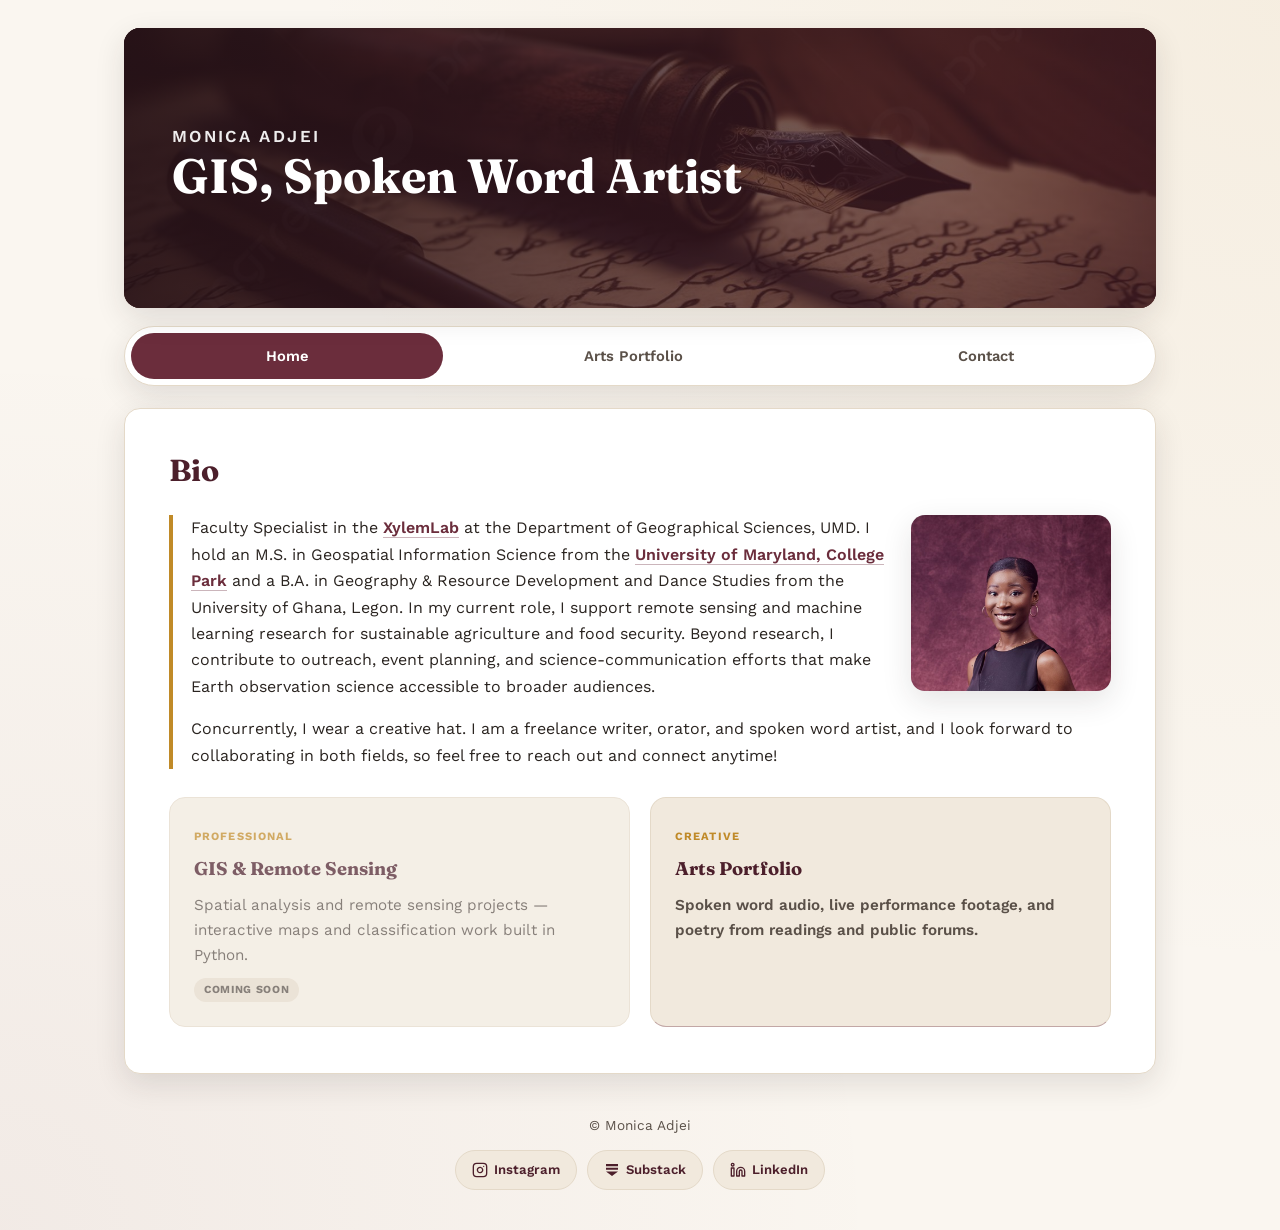
==== commit ae48f7d4: "Icon footer links, disable GIS nav, update XylemLab link - Footer social links now show Instagram/Su" ====
--- a/index.html
+++ b/index.html
@@ -27,7 +27,6 @@
             <div id="nav">
                 <a href="index.html" class="active" aria-current="page">Home</a>
                 <a href="portfolio.html">Arts Portfolio</a>
-                <a href="maps.html">GIS &amp; Remote Sensing</a>
                 <a href="contact.html">Contact</a>
             </div>
 
@@ -44,11 +43,12 @@
                 </blockquote>
 
                 <div class="path-grid">
-                    <a class="path-card" href="maps.html">
+                    <div class="path-card disabled" aria-disabled="true">
                         <span class="tag">Professional</span>
                         <h3>GIS &amp; Remote Sensing</h3>
                         <p>Spatial analysis and remote sensing projects — interactive maps and classification work built in Python.</p>
-                    </a>
+                        <span class="soon">Coming soon</span>
+                    </div>
                     <a class="path-card" href="portfolio.html">
                         <span class="tag">Creative</span>
                         <h3>Arts Portfolio</h3>
@@ -58,7 +58,12 @@
             </div>
 
             <div id="footer">
-                <p>&copy; Monica Adjei &middot; <a href="https://www.instagram.com/monte.600?utm_source=qr&amp;vrfl=MXhod2U4aTdjN3VsYw%3D%3D" target="_blank" rel="noopener">Instagram</a> &middot; <a href="https://substack.com/@monicaadjei" target="_blank" rel="noopener">Substack</a> &middot; <a href="https://www.linkedin.com/in/monica-adjei/" target="_blank" rel="noopener">LinkedIn</a></p>
+                <p>&copy; Monica Adjei</p>
+                <div class="social-links">
+                    <a href="https://www.instagram.com/monte.600?utm_source=qr&amp;vrfl=MXhod2U4aTdjN3VsYw%3D%3D" target="_blank" rel="noopener" aria-label="Instagram"><svg viewBox="0 0 24 24" width="16" height="16" fill="none" stroke="currentColor" stroke-width="2" stroke-linecap="round" stroke-linejoin="round" aria-hidden="true"><rect x="2" y="2" width="20" height="20" rx="5" ry="5"></rect><path d="M16 11.37A4 4 0 1 1 12.63 8 4 4 0 0 1 16 11.37z"></path><line x1="17.5" y1="6.5" x2="17.51" y2="6.5"></line></svg> Instagram</a>
+                    <a href="https://substack.com/@monicaadjei" target="_blank" rel="noopener" aria-label="Substack"><svg viewBox="0 0 24 24" width="16" height="16" fill="currentColor" aria-hidden="true"><path d="M3 3h18v3.2H3V3zm0 5.6h18v3.2H3V8.6zM3 14.2h18L12 21z"></path></svg> Substack</a>
+                    <a href="https://www.linkedin.com/in/monica-adjei/" target="_blank" rel="noopener" aria-label="LinkedIn"><svg viewBox="0 0 24 24" width="16" height="16" fill="none" stroke="currentColor" stroke-width="2" stroke-linecap="round" stroke-linejoin="round" aria-hidden="true"><path d="M16 8a6 6 0 0 1 6 6v7h-4v-7a2 2 0 0 0-2-2 2 2 0 0 0-2 2v7h-4v-7a6 6 0 0 1 6-6z"></path><rect x="2" y="9" width="4" height="12"></rect><circle cx="4" cy="4" r="2"></circle></svg> LinkedIn</a>
+                </div>
             </div>
         </div>
     </body>
--- a/styles.css
+++ b/styles.css
@@ -560,6 +560,60 @@
   padding: 26px 0 40px;
 }
 
+.social-links {
+  display: flex;
+  justify-content: center;
+  flex-wrap: wrap;
+  gap: 10px;
+  margin-top: 14px;
+}
+
+.social-links a {
+  display: inline-flex;
+  align-items: center;
+  gap: 6px;
+  padding: 8px 16px;
+  border-radius: 999px;
+  background: var(--cream-deep);
+  border: 1px solid var(--line) !important;
+  font-weight: 600;
+  font-size: 0.82rem;
+  color: var(--brand-dark) !important;
+  text-decoration: none !important;
+  transition: background 0.2s ease, border-color 0.2s ease;
+}
+
+.social-links a:hover {
+  background: #fff;
+  border-color: var(--brand) !important;
+}
+
+.social-links svg { flex-shrink: 0; }
+
+/* Disabled "coming soon" path card */
+.path-card.disabled {
+  cursor: default;
+  opacity: 0.72;
+}
+
+.path-card.disabled:hover {
+  transform: none;
+  box-shadow: none;
+}
+
+.path-card .soon {
+  display: inline-block;
+  margin-top: 10px;
+  font-size: 0.68rem;
+  font-weight: 700;
+  text-transform: uppercase;
+  letter-spacing: 0.06em;
+  color: var(--ink-soft);
+  background: var(--line);
+  padding: 3px 10px;
+  border-radius: 999px;
+}
+
 /* ============================================
    Responsive
    ============================================ */
